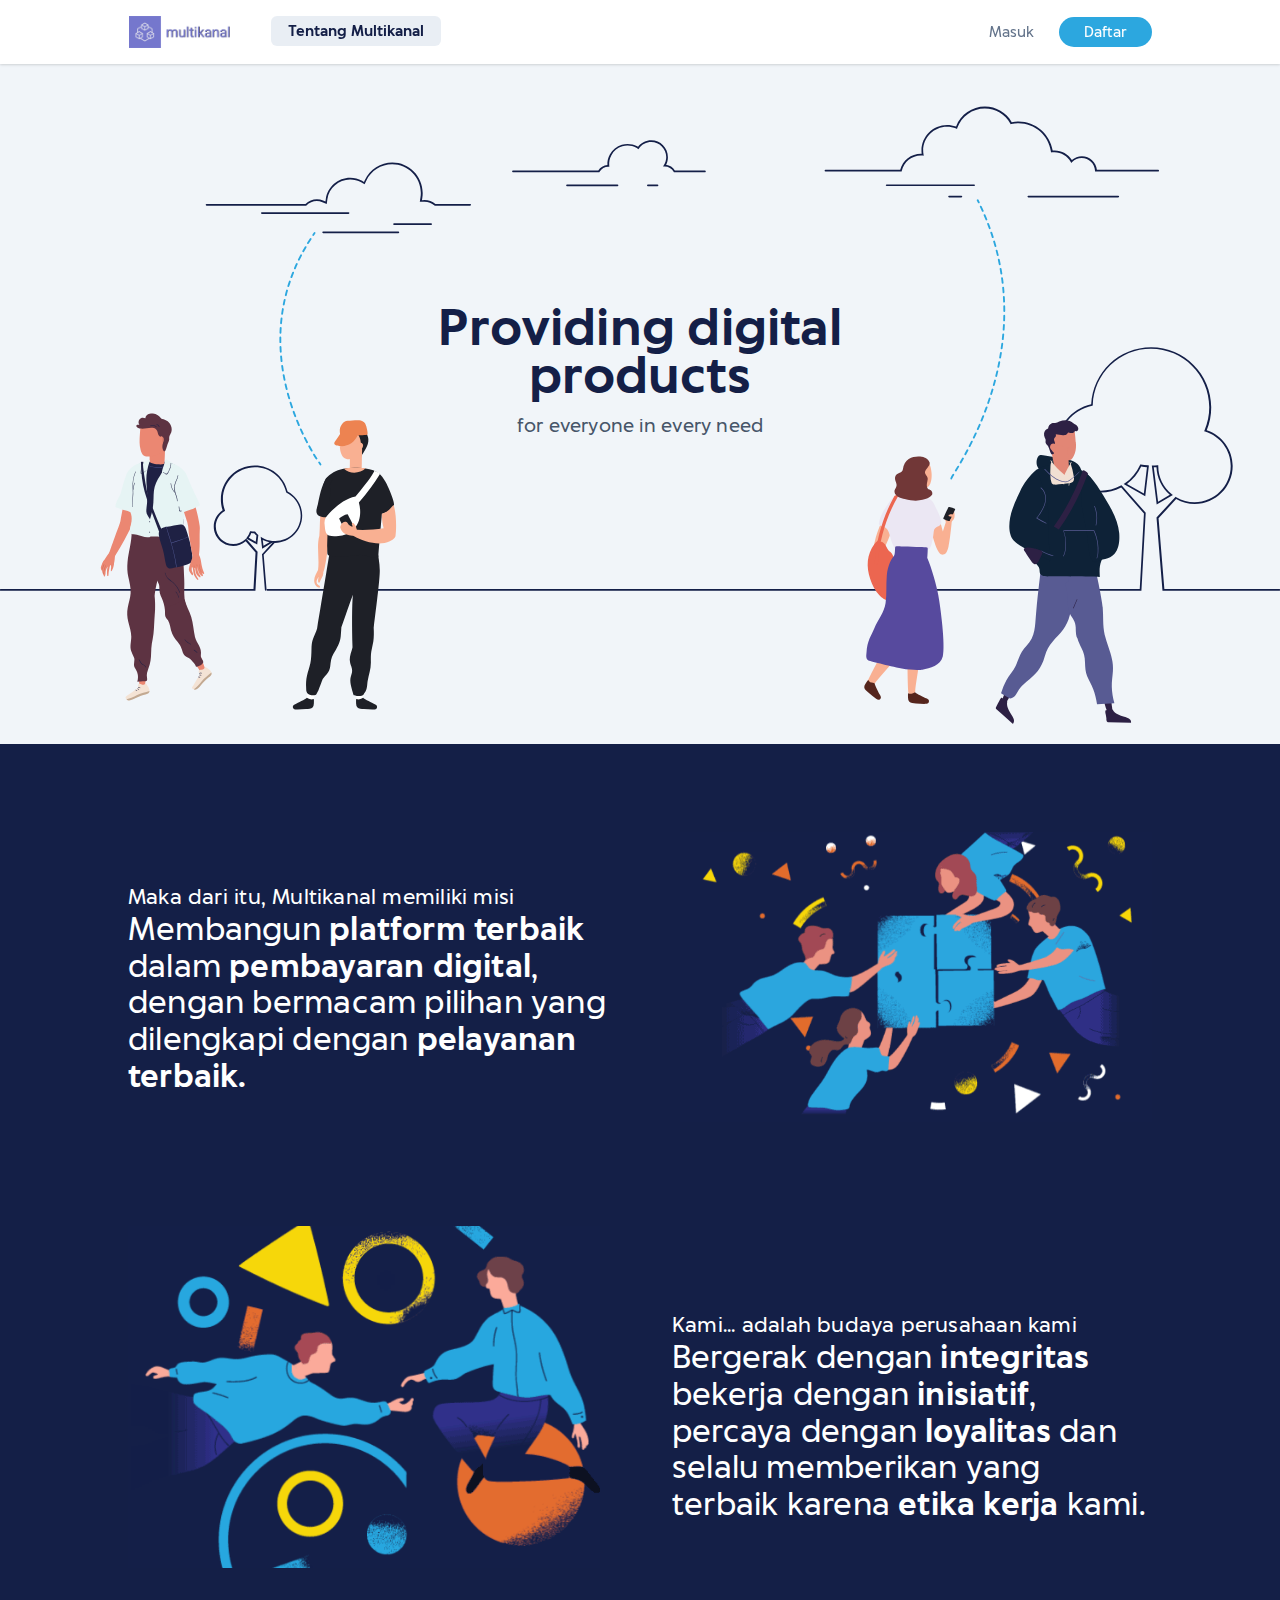
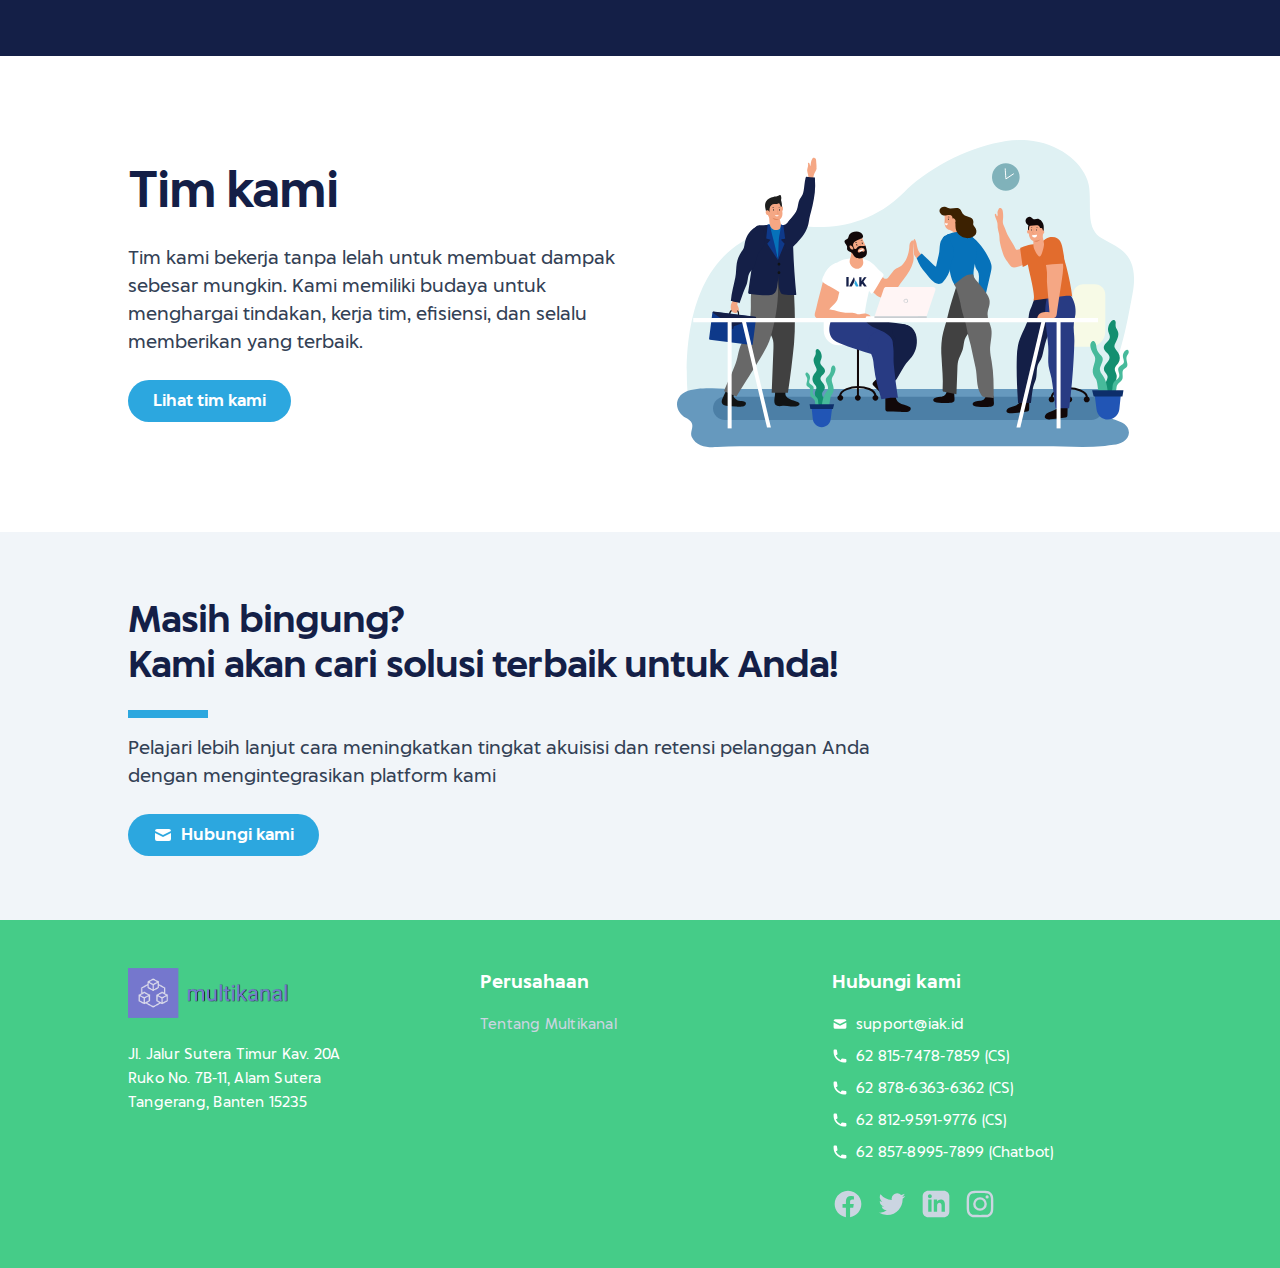
==== about.html @ b96e0dc4 "init" ====
<!DOCTYPE html>
<html lang="id">
<head>
    <meta charset="utf-8">
    <meta http-equiv="X-UA-Compatible" content="IE=edge">
    <meta name="viewport" content="width=device-width, initial-scale=1">

    <title>Tentang Kami - Multikanal</title>
    <meta name="description"
          content="Ketahui lebih banyak tentang Multikanal, pelajari apa yang memotivasi kami, dan berkenalan dengan orang-orang dibaliknya.">

    <link rel="icon" href="./static/picture/favicon.png">
    <meta name="msapplication-TileColor" content="#141f47">
    <meta name="theme-color" content="#141f47">

    <link rel="stylesheet" href="static/css/app.be0b2d44.css">

    <style>
        @media (min-width: 200px) {
            .about-header {
                padding-bottom: 1rem;
                font-size: 0.3rem;
            }

            .about-title {
                margin-top: 3rem;
            }
        }

        @media (min-width: 320px) {
            .about-header {
                padding-bottom: 2rem;
                font-size: 0.3rem;
            }

            .about-title {
                margin-top: 3rem;
            }
        }

        @media (min-width: 360px) {
            .about-header {
                padding-bottom: 3rem;
                font-size: 0.5rem;
            }

            .about-title {
                margin-top: 4rem;
            }
        }

        @media (min-width: 385px) {
            .about-header {
                padding-bottom: 4rem;
            }

            .about-title {
                margin-top: 4rem;
            }
        }

        @media (min-width: 430px) {
            .about-header {
                padding-bottom: 5.25rem;
            }

            .about-title {
                margin-top: 5rem;
            }
        }

        @media (min-width: 500px) {
            .about-header {
                padding-bottom: 5.75rem;
            }

            .about-title {
                margin-top: 6rem;
            }
        }

        @media (min-width: 550px) {
            .about-header {
                padding-bottom: 8rem;
            }

            .about-title {
                margin-top: 8rem;
            }
        }

        @media (min-width: 640px) {
            .about-header {
                padding-bottom: 9rem;
            }

            .about-title {
                margin-top: 8rem;
            }
        }

        @media (min-width: 690px) {
            .about-header {
                padding-bottom: 10rem;
            }

            .about-title {
                margin-top: 9rem;
            }
        }

        @media (min-width: 768px) {
            .about-header {
                margin-top: 2rem;
                padding-bottom: 8rem;
            }

            .about-title {
                margin-top: 6rem;
            }

            .image-about-2 {
                margin-top: 10px;
                margin-left: 10px;
            }
        }

        @media (min-width: 800px) {
            .about-header {
                padding-bottom: 8rem;
            }
        }

        @media (min-width: 900px) {
            .about-title {
                margin-top: 9rem;
            }

            .image-about-2 {
                margin-top: 0;
                margin-left: 2px;
            }
        }

        @media (min-width: 930px) {
            .about-header {
                padding-bottom: 11rem;
            }
        }

        @media (min-width: 1024px) {
            .about-title {
                margin-top: 6rem;
            }

            .about-header {
                padding-bottom: 7rem;
            }
        }

        @media (min-width: 1100px) {
            .about-title {
                margin-top: 10rem;
            }

            .about-header {
                padding-bottom: 8rem;
            }
        }

        @media (min-width: 1200px) {
            .about-title {
                margin-top: 11rem;
            }

            .about-header {
                padding-bottom: 9rem;
            }

            .image-about-2 {
                margin-top: -8px;
            }
        }

        @media (min-width: 1280px) {
            .about-header {
                padding-bottom: 12rem;
            }

            .about-title {
                margin-top: 15rem;
            }
        }

        @media (min-width: 1380px) {
            .about-header {
                padding-bottom: 18rem;
            }

            .about-title {
                margin-top: 16rem;
            }
        }

        @media (min-width: 1500px) {
            .about-title {
                margin-top: 20rem;
            }

            .image-about-2 {
                margin-top: -20px;
            }
        }

        @media (min-width: 1600px) {
            .about-header {
                height: 100vh;
            }

            .about-title {
                margin-top: 18rem;
            }
        }

        @media (min-width: 1800px) {
            .about-title {
                margin-top: 22rem;
            }

            .image-about-1 {
                max-width: 42rem;
                margin-top: -20px;
            }

            .image-about-2 {
                max-width: 36rem;
                margin-top: -32px;
            }
        }

        @media (min-width: 2000px) {
            .about-header {
                margin-top: -2rem;
                margin-bottom: 10rem;
            }

            .about-title {
                margin-top: 26rem;
            }

            .image-about-1 {
                max-width: 36rem;
            }

            .image-about-2 {
                max-width: 32rem;
                margin-top: -20px;
                margin-left: 32px;
            }
        }

    </style>

    <script defer="" src="static/js/cdn.min.js"></script>
    <script type="text/javascript" src="static/js/gtag.js"></script>
</head>
<body>
<noscript>
    <iframe src="ns.html" height="0" width="0" style="display:none;visibility:hidden"></iframe>
</noscript>

<div class="flex flex-col h-screen">
    <header>
        <nav id="iak-navbar" class="iak-navbar" x-data="{ showMobileMenu: false }">
            <div class="iak-navbar__wrapper">
                <div class="iak-navbar__logo">
                    <a href="index.html" class="iak-navbar__logo-link">
                        <img class="iak-navbar__logo-img" src="static/picture/logo11.png"
                             alt="Indobest Artha Kreasi.">
                    </a>
                </div>

                <div class="iak-navbar__menu">
                    <div class="iak-navbar__menu-tab">
                        <div>
                            <a href="" class="iak-navbar__menu-item iak-navbar__menu-item--active">
                                Tentang Multikanal
                            </a>
                        </div>
                    </div>
                </div>

                <div class="iak-navbar__right-items">
                    <div>
                        <a href="login.html" class="iak-navbar__btn">
                            Masuk
                        </a>
                    </div>

                    <div>
                        <a href="signup.html" class="iak-navbar__btn iak-navbar__btn--primary">
                            Daftar
                        </a>
                    </div>
                </div>

                <div class="iak-navbar__mobile-activator">
                    <button aria-label="Mobile menu" class="iak-navbar__mobile-activator-btn"
                            @click="showMobileMenu = !showMobileMenu">
                        <svg class="w-6 h-6" fill="currentColor" viewbox="0 0 20 20" xmlns="http://www.w3.org/2000/svg"
                             x-show="!showMobileMenu">
                            <path fill-rule="evenodd"
                                  d="M3 5a1 1 0 011-1h12a1 1 0 110 2H4a1 1 0 01-1-1zM3 10a1 1 0 011-1h12a1 1 0 110 2H4a1 1 0 01-1-1zM3 15a1 1 0 011-1h12a1 1 0 110 2H4a1 1 0 01-1-1z"
                                  clip-rule="evenodd"></path>
                        </svg>

                        <svg class="w-6 h-6" fill="currentColor" viewbox="0 0 20 20" xmlns="http://www.w3.org/2000/svg"
                             x-cloak="" x-show="showMobileMenu">
                            <path fill-rule="evenodd"
                                  d="M4.293 4.293a1 1 0 011.414 0L10 8.586l4.293-4.293a1 1 0 111.414 1.414L11.414 10l4.293 4.293a1 1 0 01-1.414 1.414L10 11.414l-4.293 4.293a1 1 0 01-1.414-1.414L8.586 10 4.293 5.707a1 1 0 010-1.414z"
                                  clip-rule="evenodd"></path>
                        </svg>
                    </button>
                </div>
            </div>

            <div class="iak-navbar__mobile" x-cloak="" x-show="showMobileMenu">
                <div class="iak-navbar__slide-overs">
                    <div class="iak-navbar__slide-overs__overlay" aria-hidden="true" x-show="showMobileMenu"
                         x-transition:enter="ease-in-out duration-500" x-transition:enter-start="opacity-0"
                         x-transition:enter-end="opacity-100" x-transition:leave="ease-in-out duration-500"
                         x-transition:leave-start="opacity-100" x-transition:leave-end="opacity-0"></div>

                    <section class="iak-navbar__slide-overs__section">
                        <div class="iak-navbar__slide-overs__panel" x-show="showMobileMenu"
                             x-transition:enter="transform transition ease-in-out duration-500 sm:duration-700"
                             x-transition:enter-start="translate-x-full" x-transition:enter-end="translate-x-0"
                             x-transition:leave="transform transition ease-in-out duration-500 sm:duration-700"
                             x-transition:leave-start="translate-x-0" x-transition:leave-end="translate-x-full">
                            <div class="iak-navbar__slide-overs__item-wrapper">

                                <div>
                                    <a href=""
                                       class="iak-navbar__slide-overs__item iak-navbar__slide-overs__item--active"
                                       @click="showMobileMenu = false">
                                        Tentang Multikanal
                                    </a>
                                </div>
                            </div>

                            <div class="iak-navbar__slide-overs__right-items">
                                <div>
                                    <a href="./signup.html" class="iak-navbar__btn">
                                        Masuk
                                    </a>
                                </div>

                                <div>
                                    <a href="./login.html" class="iak-navbar__btn iak-navbar__btn--primary">
                                        Daftar
                                    </a>
                                </div>
                            </div>
                        </div>
                    </section>
                </div>
            </div>
        </nav>
    </header>

    <main class="mt-16 flex-1">
        <div class="md:-mt-12">
            <div class="about-header" data-qa="company-header">
                <img src="static/picture/About-Parallax-BG-02.svg" alt="Hero image background" class="absolute">
                <img src="static/picture/About-Parallax-BG-03.svg" alt="Hero image background" class="absolute">
                <img src="static/picture/About-Parallax-BG-04.svg" alt="Hero image background" class="absolute">
                <div class="text-center grid grid-cols-9 lg:grid-cols-7 z-20 md:pb-8 md:pt-16 lg:pt-16 xl:pt-4 2xl:pt-16">
                    <div class="justify-around col-start-3 col-span-5 lg:col-start-3 lg:col-span-3 about-title">
                        <div class="text-sm sm:text-base md:text-2xl lg:text-4xl xl:text-5xl text-midnight-blue-800 font-bold">
                            Providing digital products
                        </div>
                        <div class="mt-3 text-cool-gray-600 text-xs md:text-base lg:text-lg">
                            for everyone in every need
                        </div>
                    </div>
                </div>
            </div>

            <div class="bg-midnight-blue-800 mt-10 sm:mt-20 lg:mt-40 xl:mt-20" data-qa="company-mission">
                <div class="container-default">
                    <div class="flex flex-wrap py-6 md:pt-12 md:items-center lg:justify-between">
                        <div class="py-5 w-full lg:mt-6 lg:w-1/2 lg:pr-8">
                            <div class="block text-white text-xs sm:text-sm md:text-lg lg:text-xl"
                                 data-qa="company-mission-title">
                                Maka dari itu, Multikanal memiliki misi
                            </div>
                            <div class="text-white text-sm sm:text-base md:text-xl lg:text-2xl xl:text-3xl">
                                Membangun <span class="font-bold">platform terbaik</span> dalam <span class="font-bold">pembayaran digital</span>,
                                dengan bermacam pilihan yang dilengkapi dengan <span class="font-bold">pelayanan terbaik.</span>
                            </div>
                        </div>

                        <div class="mx-auto mt-6 lg:mt-0 lg:pl-10 lg:w-1/2 lg:mx-0 lg:py-10">
                            <img class="w-3/4 mx-auto lg:w-full" src="static/picture/about-animation-1.gif"
                                 alt="About image animation">
                        </div>
                    </div>
                </div>
            </div>

            <div class="bg-midnight-blue-800 md:pt-12 lg:pt-0" data-qa="company-culture">
                <div class="container-default">
                    <div class="flex flex-wrap-reverse pb-12 lg:flex-wrap md:items-center lg:justify-between">
                        <div class="mx-auto mt-6 lg:mt-0 lg:pr-10 lg:w-1/2 lg:mx-0 lg:py-10">
                            <img class="w-3/4 mx-auto lg:w-full" src="static/picture/about-animation-2.gif"
                                 alt="About image animation">
                        </div>

                        <div class="py-5 w-full lg:mt-10 lg:w-1/2 lg:pl-8">
                            <div class="block text-white text-xs sm:text-sm md:text-lg lg:text-xl">
                                Kami... adalah budaya perusahaan kami
                            </div>
                            <div class="text-white text-sm sm:text-base md:text-xl lg:text-2xl xl:text-3xl">
                                Bergerak dengan <span class="font-bold">integritas</span> bekerja dengan <span
                                    class="font-bold">inisiatif</span>, percaya dengan <span
                                    class="font-bold">loyalitas</span> dan selalu memberikan yang terbaik karena <span
                                    class="font-bold">etika kerja</span> kami.
                            </div>
                        </div>
                    </div>
                </div>
            </div>

            <div id="section-team" class="bg-white md:overflow-hidden md:relative">
                <div class="container-default">
                    <div class="block py-10 md:flex md:py-16">
                        <div class="flex-1 md:py-10 md:pr-5">
                            <h1 class="text-midnight-blue-800 leading-tight text-3xl md:text-4xl md:leading-tight md:min-w-sm lg:text-5xl lg:leading-tight lg:min-w-full"
                                data-qa="main-title">
                                Tim kami
                            </h1>
                            <p class="mt-6 body-lg sm:text-size-body-xl">
                                Tim kami bekerja tanpa lelah untuk membuat dampak sebesar mungkin. Kami memiliki budaya
                                untuk menghargai tindakan, kerja tim, efisiensi, dan selalu memberikan yang terbaik.
                            </p>
                            <div class="mt-6">
                                <a href="javascript:;" class="landing-index__hero-cta-btn" data-qa="team-button">
                                    Lihat tim kami
                                </a>
                            </div>
                        </div>
                        <div class="flex-1 mt-5 md:ml-5 md:my-auto lg:mt-0">
                            <img class="mx-auto py-5" src="static/picture/our-team.svg" alt="Help center image">
                        </div>
                    </div>
                </div>
            </div>
        </div>

        <div class="mt-16">
            <div class="container-default" data-qa="contact-us-section">
                <div class="md:max-w-xl lg:max-w-3xl">
                    <h1 class="text-midnight-blue-800 leading-tight text-3xl md:text-4xl md:leading-tight"
                        data-qa="contact-title">
                        Masih bingung? <br> Kami akan cari solusi terbaik untuk Anda!
                    </h1>
                    <div class="bg-vivid-blue-500 h-2 w-20 mt-6 mb-4 block"></div>
                    <p class="body-lg sm:text-size-body-xl" data-qa="contact-subtitle">
                        Pelajari lebih lanjut cara meningkatkan tingkat akuisisi dan retensi pelanggan Anda dengan
                        mengintegrasikan platform kami<br>
                    </p>
                </div>

                <div class="mt-6">
                    <a href="mailto:support@iak.id" class="landing-index__hero-cta-btn" data-qa="contact-button">
                        <svg xmlns="http://www.w3.org/2000/svg" class="h-5 w-5 mr-2" viewbox="0 0 20 20"
                             fill="currentColor">
                            <path d="M2.003 5.884L10 9.882l7.997-3.998A2 2 0 0016 4H4a2 2 0 00-1.997 1.884z"></path>
                            <path d="M18 8.118l-8 4-8-4V14a2 2 0 002 2h12a2 2 0 002-2V8.118z"></path>
                        </svg>
                        Hubungi kami
                    </a>
                </div>
            </div>
        </div>
    </main>

    <footer class="bg-midnight-blue-800 mt-12 md:mt-16" style="background-color: #45cc88;">
        <div class="px-10 py-12 lg:px-24 xl:max-w-5xl xl:mx-auto xl:px-0">
            <div class="sm:grid sm:grid-cols-2 sm:gap-8 lg:grid-cols-3">
                <div class="space-y-6">
                    <img src="static/picture/logo11.png" class="w-1/2" alt="Indobest Artha Kreasi.">
                    <address class="text-white not-italic">
                        Jl. Jalur Sutera Timur Kav. 20A<br>
                        Ruko No. 7B-11, Alam Sutera<br>
                        Tangerang, Banten 15235
                    </address>
                </div>

                <div class="lg:col-span-2 lg:grid lg:grid-cols-2 lg:gap-8">
                    <div class="mt-12 grid grid-cols-2 gap-8 sm:mt-0 lg:col-span-2">

                        <div>
                            <div class="body-xl font-bold text-white">
                                Perusahaan
                            </div>

                            <ul role="list" class="mt-4 space-y-4 text-white">
                                <li>
                                    <a href="about.html"
                                       class="text-cool-gray-300 cursor-pointer transition hover:text-white hover:underline">
                                        Tentang Multikanal
                                    </a>
                                </li>
                            </ul>
                        </div>
                        <div >
                            <div>
                                <div class="body-xl font-bold text-white">
                                    Hubungi kami
                                </div>

                                <div class="mt-4 text-white">
                                    <div class="flex items-center">
                                        <svg class="w-4 h-4 mr-2 lg:hidden xl:inline" fill="currentColor"
                                             viewbox="0 0 20 20" xmlns="http://www.w3.org/2000/svg">
                                            <path d="M2.003 5.884L10 9.882l7.997-3.998A2 2 0 0016 4H4a2 2 0 00-1.997 1.884z"></path>
                                            <path d="M18 8.118l-8 4-8-4V14a2 2 0 002 2h12a2 2 0 002-2V8.118z"></path>
                                        </svg>
                                        <a href="mailto:support@iak.id" class="hover:underline">
                                            support@iak.id
                                        </a>
                                    </div>
                                    <div class="mt-2 flex items-center">
                                        <svg class="w-4 h-4 mr-2 lg:hidden xl:inline" fill="currentColor"
                                             viewbox="0 0 20 20" xmlns="http://www.w3.org/2000/svg">
                                            <path d="M2 3a1 1 0 011-1h2.153a1 1 0 01.986.836l.74 4.435a1 1 0 01-.54 1.06l-1.548.773a11.037 11.037 0 006.105 6.105l.774-1.548a1 1 0 011.059-.54l4.435.74a1 1 0 01.836.986V17a1 1 0 01-1 1h-2C7.82 18 2 12.18 2 5V3z"></path>
                                        </svg>
                                        <a href="tel:+6281574787859" class="hover:underline">
                                            62 815-7478-7859 (CS)
                                        </a>
                                    </div>
                                    <div class="mt-2 flex items-center">
                                        <svg class="w-4 h-4 mr-2 lg:hidden xl:inline" fill="currentColor"
                                             viewbox="0 0 20 20" xmlns="http://www.w3.org/2000/svg">
                                            <path d="M2 3a1 1 0 011-1h2.153a1 1 0 01.986.836l.74 4.435a1 1 0 01-.54 1.06l-1.548.773a11.037 11.037 0 006.105 6.105l.774-1.548a1 1 0 011.059-.54l4.435.74a1 1 0 01.836.986V17a1 1 0 01-1 1h-2C7.82 18 2 12.18 2 5V3z"></path>
                                        </svg>
                                        <a href="tel:+6287863636362" class="hover:underline">
                                            62 878-6363-6362 (CS)
                                        </a>
                                    </div>
                                    <div class="mt-2 flex items-center">
                                        <svg class="w-4 h-4 mr-2 lg:hidden xl:inline" fill="currentColor"
                                             viewbox="0 0 20 20" xmlns="http://www.w3.org/2000/svg">
                                            <path d="M2 3a1 1 0 011-1h2.153a1 1 0 01.986.836l.74 4.435a1 1 0 01-.54 1.06l-1.548.773a11.037 11.037 0 006.105 6.105l.774-1.548a1 1 0 011.059-.54l4.435.74a1 1 0 01.836.986V17a1 1 0 01-1 1h-2C7.82 18 2 12.18 2 5V3z"></path>
                                        </svg>
                                        <a href="tel:+6281295919776" class="hover:underline">
                                            62 812-9591-9776 (CS)
                                        </a>
                                    </div>
                                    <div class="mt-2 flex items-center">
                                        <svg class="w-4 h-4 mr-2 lg:hidden xl:inline" fill="currentColor"
                                             viewbox="0 0 20 20" xmlns="http://www.w3.org/2000/svg">
                                            <path d="M2 3a1 1 0 011-1h2.153a1 1 0 01.986.836l.74 4.435a1 1 0 01-.54 1.06l-1.548.773a11.037 11.037 0 006.105 6.105l.774-1.548a1 1 0 011.059-.54l4.435.74a1 1 0 01.836.986V17a1 1 0 01-1 1h-2C7.82 18 2 12.18 2 5V3z"></path>
                                        </svg>
                                        <a href="tel:+6285789957899" class="hover:underline">
                                            62 857-8995-7899 (Chatbot)
                                        </a>
                                    </div>
                                </div>

                                <div class="mt-6 text-white flex items-center space-x-3">
                                    <a href="javascript:;" target="_blank" rel="noreferrer" aria-label="Facebook IAK">
                                        <svg class="h-8 w-8 text-cool-gray-300 transition hover:text-white"
                                             fill="currentColor" viewbox="0 0 24 24" aria-hidden="true">
                                            <path fill-rule="evenodd"
                                                  d="M22 12c0-5.523-4.477-10-10-10S2 6.477 2 12c0 4.991 3.657 9.128 8.438 9.878v-6.987h-2.54V12h2.54V9.797c0-2.506 1.492-3.89 3.777-3.89 1.094 0 2.238.195 2.238.195v2.46h-1.26c-1.243 0-1.63.771-1.63 1.562V12h2.773l-.443 2.89h-2.33v6.988C18.343 21.128 22 16.991 22 12z"
                                                  clip-rule="evenodd"></path>
                                        </svg>
                                    </a>
                                    <a href="javascript:;" target="_blank" rel="noreferrer" aria-label="Twitter IAK">
                                        <svg class="h-8 w-8 text-cool-gray-300 transition hover:text-white"
                                             fill="currentColor" viewbox="0 0 24 24" aria-hidden="true">
                                            <path d="M8.29 20.251c7.547 0 11.675-6.253 11.675-11.675 0-.178 0-.355-.012-.53A8.348 8.348 0 0022 5.92a8.19 8.19 0 01-2.357.646 4.118 4.118 0 001.804-2.27 8.224 8.224 0 01-2.605.996 4.107 4.107 0 00-6.993 3.743 11.65 11.65 0 01-8.457-4.287 4.106 4.106 0 001.27 5.477A4.072 4.072 0 012.8 9.713v.052a4.105 4.105 0 003.292 4.022 4.095 4.095 0 01-1.853.07 4.108 4.108 0 003.834 2.85A8.233 8.233 0 012 18.407a11.616 11.616 0 006.29 1.84"></path>
                                        </svg>
                                    </a>
                                    <a href="javascript:;" target="_blank" rel="noreferrer" aria-label="LinkedIn IAK">
                                        <svg class="h-8 w-8 text-cool-gray-300 transition hover:text-white"
                                             fill="currentColor" viewbox="0 0 24 24" aria-hidden="true">
                                            <path d="M17.8333 2H6.16667C3.86583 2 2 3.86583 2 6.16667V17.8333C2 20.1342 3.86583 22 6.16667 22H17.8333C20.135 22 22 20.1342 22 17.8333V6.16667C22 3.86583 20.135 2 17.8333 2ZM8.66667 17.8333H6.16667V8.66667H8.66667V17.8333ZM7.41667 7.61C6.61167 7.61 5.95833 6.95167 5.95833 6.14C5.95833 5.32833 6.61167 4.67 7.41667 4.67C8.22167 4.67 8.875 5.32833 8.875 6.14C8.875 6.95167 8.2225 7.61 7.41667 7.61ZM18.6667 17.8333H16.1667V13.1633C16.1667 10.3567 12.8333 10.5692 12.8333 13.1633V17.8333H10.3333V8.66667H12.8333V10.1375C13.9967 7.9825 18.6667 7.82333 18.6667 12.2008V17.8333Z"></path>
                                        </svg>
                                    </a>
                                    <a href="javascript:;" target="_blank" rel="noreferrer" aria-label="Instagram IAK">
                                        <svg class="h-8 w-8 text-cool-gray-300 transition hover:text-white"
                                             fill="currentColor" viewbox="0 0 24 24" aria-hidden="true">
                                            <path fill-rule="evenodd"
                                                  d="M12.315 2c2.43 0 2.784.013 3.808.06 1.064.049 1.791.218 2.427.465a4.902 4.902 0 011.772 1.153 4.902 4.902 0 011.153 1.772c.247.636.416 1.363.465 2.427.048 1.067.06 1.407.06 4.123v.08c0 2.643-.012 2.987-.06 4.043-.049 1.064-.218 1.791-.465 2.427a4.902 4.902 0 01-1.153 1.772 4.902 4.902 0 01-1.772 1.153c-.636.247-1.363.416-2.427.465-1.067.048-1.407.06-4.123.06h-.08c-2.643 0-2.987-.012-4.043-.06-1.064-.049-1.791-.218-2.427-.465a4.902 4.902 0 01-1.772-1.153 4.902 4.902 0 01-1.153-1.772c-.247-.636-.416-1.363-.465-2.427-.047-1.024-.06-1.379-.06-3.808v-.63c0-2.43.013-2.784.06-3.808.049-1.064.218-1.791.465-2.427a4.902 4.902 0 011.153-1.772A4.902 4.902 0 015.45 2.525c.636-.247 1.363-.416 2.427-.465C8.901 2.013 9.256 2 11.685 2h.63zm-.081 1.802h-.468c-2.456 0-2.784.011-3.807.058-.975.045-1.504.207-1.857.344-.467.182-.8.398-1.15.748-.35.35-.566.683-.748 1.15-.137.353-.3.882-.344 1.857-.047 1.023-.058 1.351-.058 3.807v.468c0 2.456.011 2.784.058 3.807.045.975.207 1.504.344 1.857.182.466.399.8.748 1.15.35.35.683.566 1.15.748.353.137.882.3 1.857.344 1.054.048 1.37.058 4.041.058h.08c2.597 0 2.917-.01 3.96-.058.976-.045 1.505-.207 1.858-.344.466-.182.8-.398 1.15-.748.35-.35.566-.683.748-1.15.137-.353.3-.882.344-1.857.048-1.055.058-1.37.058-4.041v-.08c0-2.597-.01-2.917-.058-3.96-.045-.976-.207-1.505-.344-1.858a3.097 3.097 0 00-.748-1.15 3.098 3.098 0 00-1.15-.748c-.353-.137-.882-.3-1.857-.344-1.023-.047-1.351-.058-3.807-.058zM12 6.865a5.135 5.135 0 110 10.27 5.135 5.135 0 010-10.27zm0 1.802a3.333 3.333 0 100 6.666 3.333 3.333 0 000-6.666zm5.338-3.205a1.2 1.2 0 110 2.4 1.2 1.2 0 010-2.4z"
                                                  clip-rule="evenodd"></path>
                                        </svg>
                                    </a>
                                </div>
                            </div>
                        </div>
                    </div>


                </div>
            </div>
        </div>
    </footer>

</div>


</body>
</html>
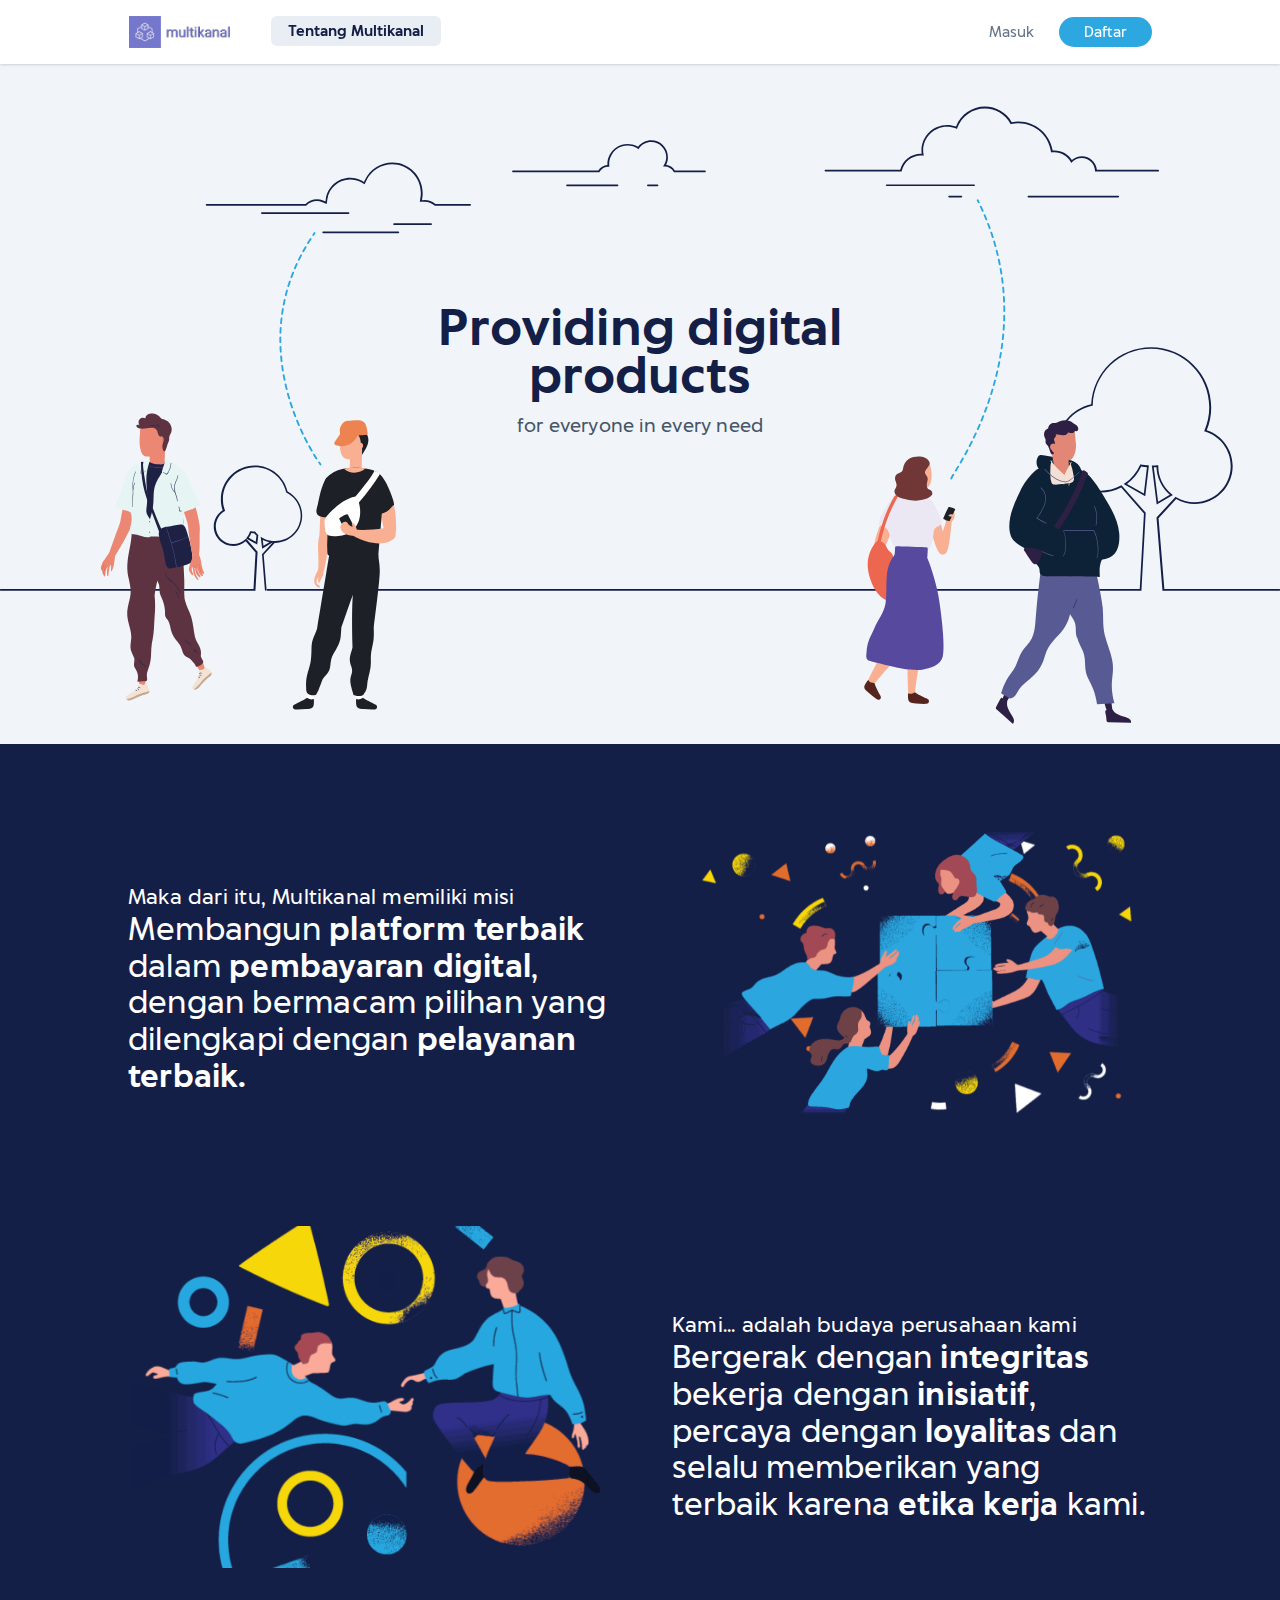
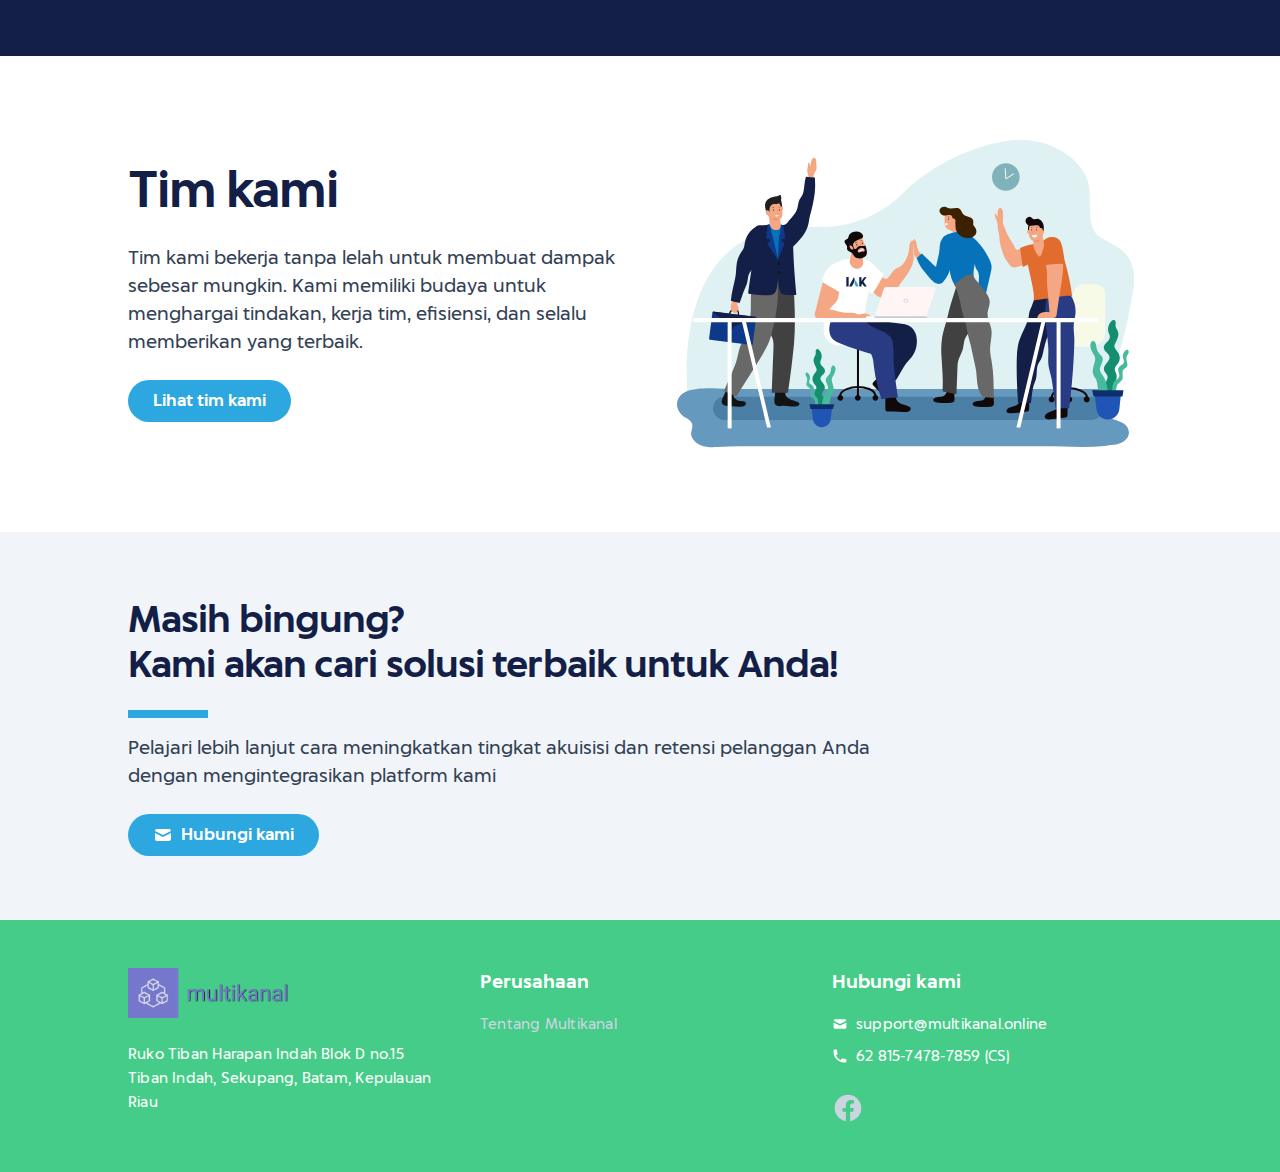
==== commit b542143e: "Update about.html" ====
--- a/about.html
+++ b/about.html
@@ -491,9 +491,8 @@
                 <div class="space-y-6">
                     <img src="static/picture/logo11.png" class="w-1/2" alt="Indobest Artha Kreasi.">
                     <address class="text-white not-italic">
-                        Jl. Jalur Sutera Timur Kav. 20A<br>
-                        Ruko No. 7B-11, Alam Sutera<br>
-                        Tangerang, Banten 15235
+                        Ruko Tiban Harapan Indah Blok D no.15 <br>
+                        Tiban Indah, Sekupang, Batam, Kepulauan Riau<br>
                     </address>
                 </div>
 
@@ -527,8 +526,8 @@
                                             <path d="M2.003 5.884L10 9.882l7.997-3.998A2 2 0 0016 4H4a2 2 0 00-1.997 1.884z"></path>
                                             <path d="M18 8.118l-8 4-8-4V14a2 2 0 002 2h12a2 2 0 002-2V8.118z"></path>
                                         </svg>
-                                        <a href="mailto:support@iak.id" class="hover:underline">
-                                            support@iak.id
+                                        <a href="mailto:support@multikanal.online" class="hover:underline">
+                                            support@multikanal.online
                                         </a>
                                     </div>
                                     <div class="mt-2 flex items-center">
@@ -540,33 +539,6 @@
                                             62 815-7478-7859 (CS)
                                         </a>
                                     </div>
-                                    <div class="mt-2 flex items-center">
-                                        <svg class="w-4 h-4 mr-2 lg:hidden xl:inline" fill="currentColor"
-                                             viewbox="0 0 20 20" xmlns="http://www.w3.org/2000/svg">
-                                            <path d="M2 3a1 1 0 011-1h2.153a1 1 0 01.986.836l.74 4.435a1 1 0 01-.54 1.06l-1.548.773a11.037 11.037 0 006.105 6.105l.774-1.548a1 1 0 011.059-.54l4.435.74a1 1 0 01.836.986V17a1 1 0 01-1 1h-2C7.82 18 2 12.18 2 5V3z"></path>
-                                        </svg>
-                                        <a href="tel:+6287863636362" class="hover:underline">
-                                            62 878-6363-6362 (CS)
-                                        </a>
-                                    </div>
-                                    <div class="mt-2 flex items-center">
-                                        <svg class="w-4 h-4 mr-2 lg:hidden xl:inline" fill="currentColor"
-                                             viewbox="0 0 20 20" xmlns="http://www.w3.org/2000/svg">
-                                            <path d="M2 3a1 1 0 011-1h2.153a1 1 0 01.986.836l.74 4.435a1 1 0 01-.54 1.06l-1.548.773a11.037 11.037 0 006.105 6.105l.774-1.548a1 1 0 011.059-.54l4.435.74a1 1 0 01.836.986V17a1 1 0 01-1 1h-2C7.82 18 2 12.18 2 5V3z"></path>
-                                        </svg>
-                                        <a href="tel:+6281295919776" class="hover:underline">
-                                            62 812-9591-9776 (CS)
-                                        </a>
-                                    </div>
-                                    <div class="mt-2 flex items-center">
-                                        <svg class="w-4 h-4 mr-2 lg:hidden xl:inline" fill="currentColor"
-                                             viewbox="0 0 20 20" xmlns="http://www.w3.org/2000/svg">
-                                            <path d="M2 3a1 1 0 011-1h2.153a1 1 0 01.986.836l.74 4.435a1 1 0 01-.54 1.06l-1.548.773a11.037 11.037 0 006.105 6.105l.774-1.548a1 1 0 011.059-.54l4.435.74a1 1 0 01.836.986V17a1 1 0 01-1 1h-2C7.82 18 2 12.18 2 5V3z"></path>
-                                        </svg>
-                                        <a href="tel:+6285789957899" class="hover:underline">
-                                            62 857-8995-7899 (Chatbot)
-                                        </a>
-                                    </div>
                                 </div>
 
                                 <div class="mt-6 text-white flex items-center space-x-3">
@@ -578,26 +550,6 @@
                                                   clip-rule="evenodd"></path>
                                         </svg>
                                     </a>
-                                    <a href="javascript:;" target="_blank" rel="noreferrer" aria-label="Twitter IAK">
-                                        <svg class="h-8 w-8 text-cool-gray-300 transition hover:text-white"
-                                             fill="currentColor" viewbox="0 0 24 24" aria-hidden="true">
-                                            <path d="M8.29 20.251c7.547 0 11.675-6.253 11.675-11.675 0-.178 0-.355-.012-.53A8.348 8.348 0 0022 5.92a8.19 8.19 0 01-2.357.646 4.118 4.118 0 001.804-2.27 8.224 8.224 0 01-2.605.996 4.107 4.107 0 00-6.993 3.743 11.65 11.65 0 01-8.457-4.287 4.106 4.106 0 001.27 5.477A4.072 4.072 0 012.8 9.713v.052a4.105 4.105 0 003.292 4.022 4.095 4.095 0 01-1.853.07 4.108 4.108 0 003.834 2.85A8.233 8.233 0 012 18.407a11.616 11.616 0 006.29 1.84"></path>
-                                        </svg>
-                                    </a>
-                                    <a href="javascript:;" target="_blank" rel="noreferrer" aria-label="LinkedIn IAK">
-                                        <svg class="h-8 w-8 text-cool-gray-300 transition hover:text-white"
-                                             fill="currentColor" viewbox="0 0 24 24" aria-hidden="true">
-                                            <path d="M17.8333 2H6.16667C3.86583 2 2 3.86583 2 6.16667V17.8333C2 20.1342 3.86583 22 6.16667 22H17.8333C20.135 22 22 20.1342 22 17.8333V6.16667C22 3.86583 20.135 2 17.8333 2ZM8.66667 17.8333H6.16667V8.66667H8.66667V17.8333ZM7.41667 7.61C6.61167 7.61 5.95833 6.95167 5.95833 6.14C5.95833 5.32833 6.61167 4.67 7.41667 4.67C8.22167 4.67 8.875 5.32833 8.875 6.14C8.875 6.95167 8.2225 7.61 7.41667 7.61ZM18.6667 17.8333H16.1667V13.1633C16.1667 10.3567 12.8333 10.5692 12.8333 13.1633V17.8333H10.3333V8.66667H12.8333V10.1375C13.9967 7.9825 18.6667 7.82333 18.6667 12.2008V17.8333Z"></path>
-                                        </svg>
-                                    </a>
-                                    <a href="javascript:;" target="_blank" rel="noreferrer" aria-label="Instagram IAK">
-                                        <svg class="h-8 w-8 text-cool-gray-300 transition hover:text-white"
-                                             fill="currentColor" viewbox="0 0 24 24" aria-hidden="true">
-                                            <path fill-rule="evenodd"
-                                                  d="M12.315 2c2.43 0 2.784.013 3.808.06 1.064.049 1.791.218 2.427.465a4.902 4.902 0 011.772 1.153 4.902 4.902 0 011.153 1.772c.247.636.416 1.363.465 2.427.048 1.067.06 1.407.06 4.123v.08c0 2.643-.012 2.987-.06 4.043-.049 1.064-.218 1.791-.465 2.427a4.902 4.902 0 01-1.153 1.772 4.902 4.902 0 01-1.772 1.153c-.636.247-1.363.416-2.427.465-1.067.048-1.407.06-4.123.06h-.08c-2.643 0-2.987-.012-4.043-.06-1.064-.049-1.791-.218-2.427-.465a4.902 4.902 0 01-1.772-1.153 4.902 4.902 0 01-1.153-1.772c-.247-.636-.416-1.363-.465-2.427-.047-1.024-.06-1.379-.06-3.808v-.63c0-2.43.013-2.784.06-3.808.049-1.064.218-1.791.465-2.427a4.902 4.902 0 011.153-1.772A4.902 4.902 0 015.45 2.525c.636-.247 1.363-.416 2.427-.465C8.901 2.013 9.256 2 11.685 2h.63zm-.081 1.802h-.468c-2.456 0-2.784.011-3.807.058-.975.045-1.504.207-1.857.344-.467.182-.8.398-1.15.748-.35.35-.566.683-.748 1.15-.137.353-.3.882-.344 1.857-.047 1.023-.058 1.351-.058 3.807v.468c0 2.456.011 2.784.058 3.807.045.975.207 1.504.344 1.857.182.466.399.8.748 1.15.35.35.683.566 1.15.748.353.137.882.3 1.857.344 1.054.048 1.37.058 4.041.058h.08c2.597 0 2.917-.01 3.96-.058.976-.045 1.505-.207 1.858-.344.466-.182.8-.398 1.15-.748.35-.35.566-.683.748-1.15.137-.353.3-.882.344-1.857.048-1.055.058-1.37.058-4.041v-.08c0-2.597-.01-2.917-.058-3.96-.045-.976-.207-1.505-.344-1.858a3.097 3.097 0 00-.748-1.15 3.098 3.098 0 00-1.15-.748c-.353-.137-.882-.3-1.857-.344-1.023-.047-1.351-.058-3.807-.058zM12 6.865a5.135 5.135 0 110 10.27 5.135 5.135 0 010-10.27zm0 1.802a3.333 3.333 0 100 6.666 3.333 3.333 0 000-6.666zm5.338-3.205a1.2 1.2 0 110 2.4 1.2 1.2 0 010-2.4z"
-                                                  clip-rule="evenodd"></path>
-                                        </svg>
-                                    </a>
                                 </div>
                             </div>
                         </div>
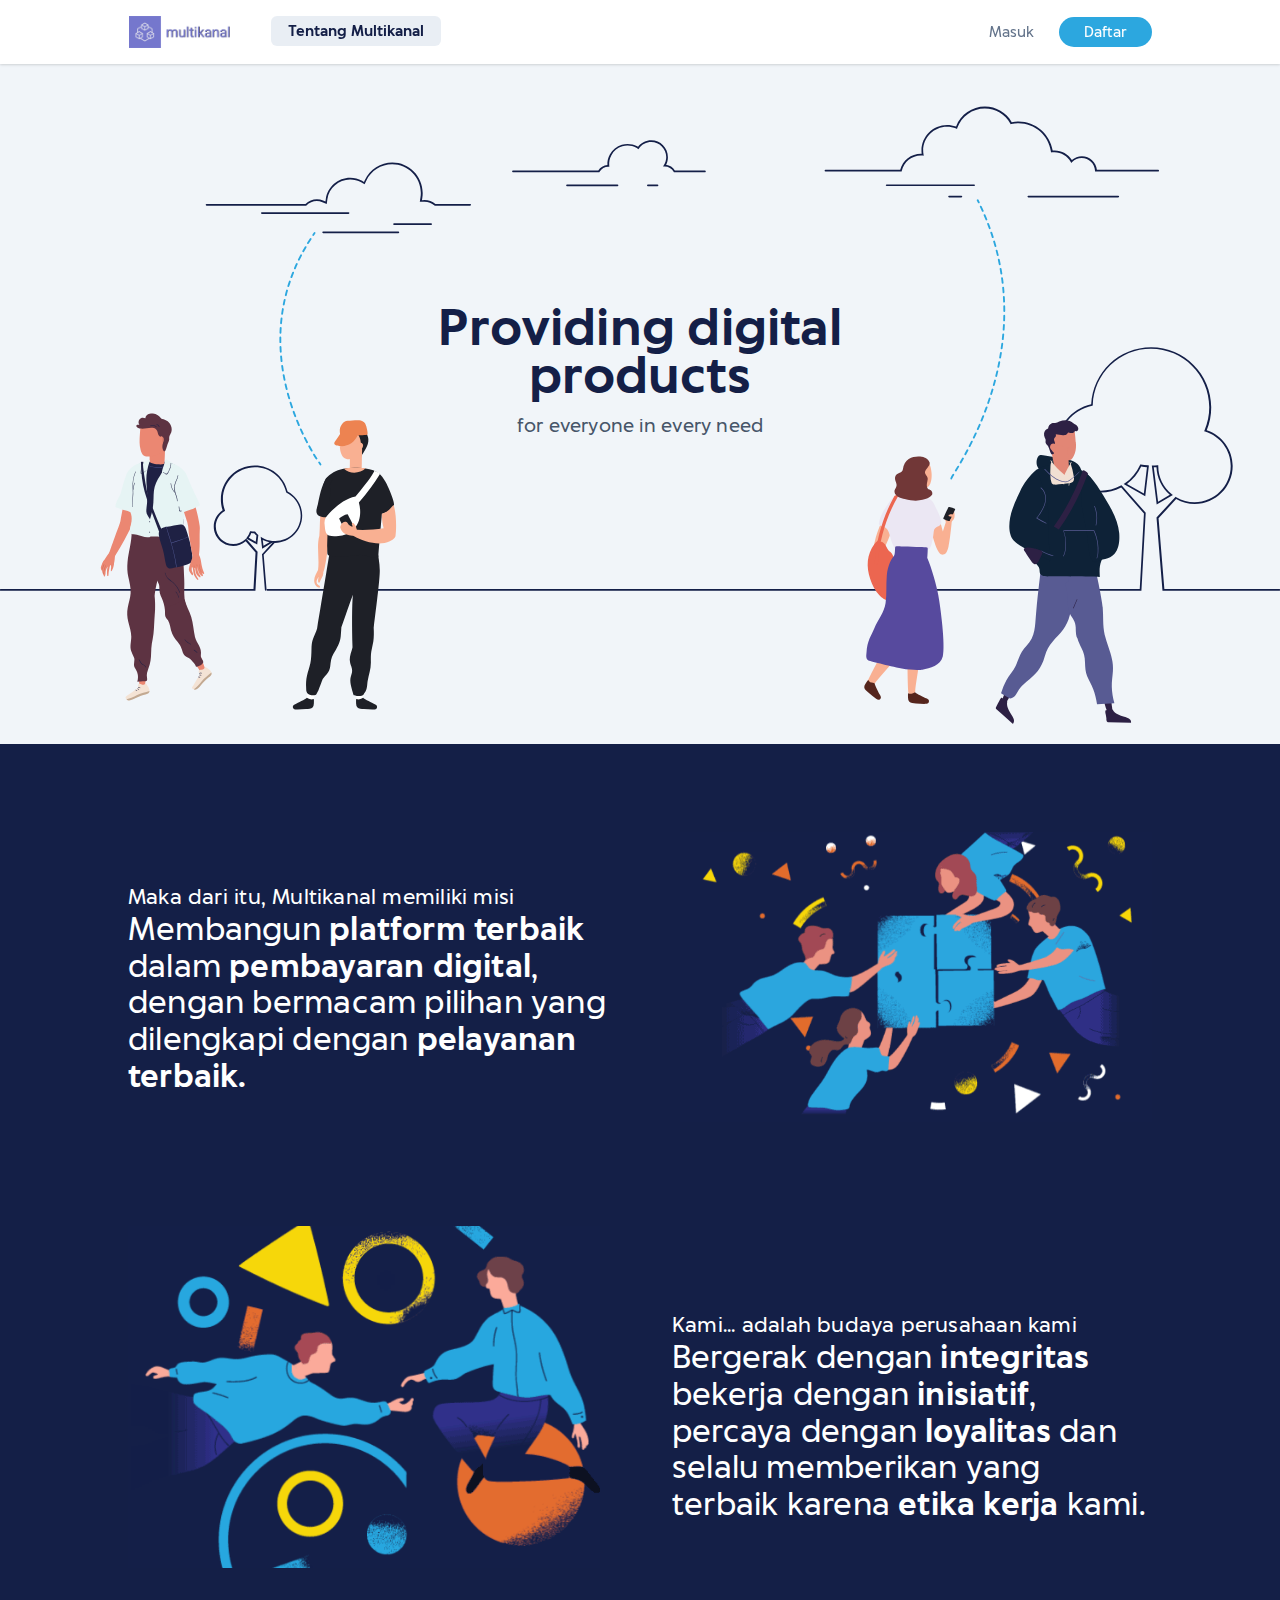
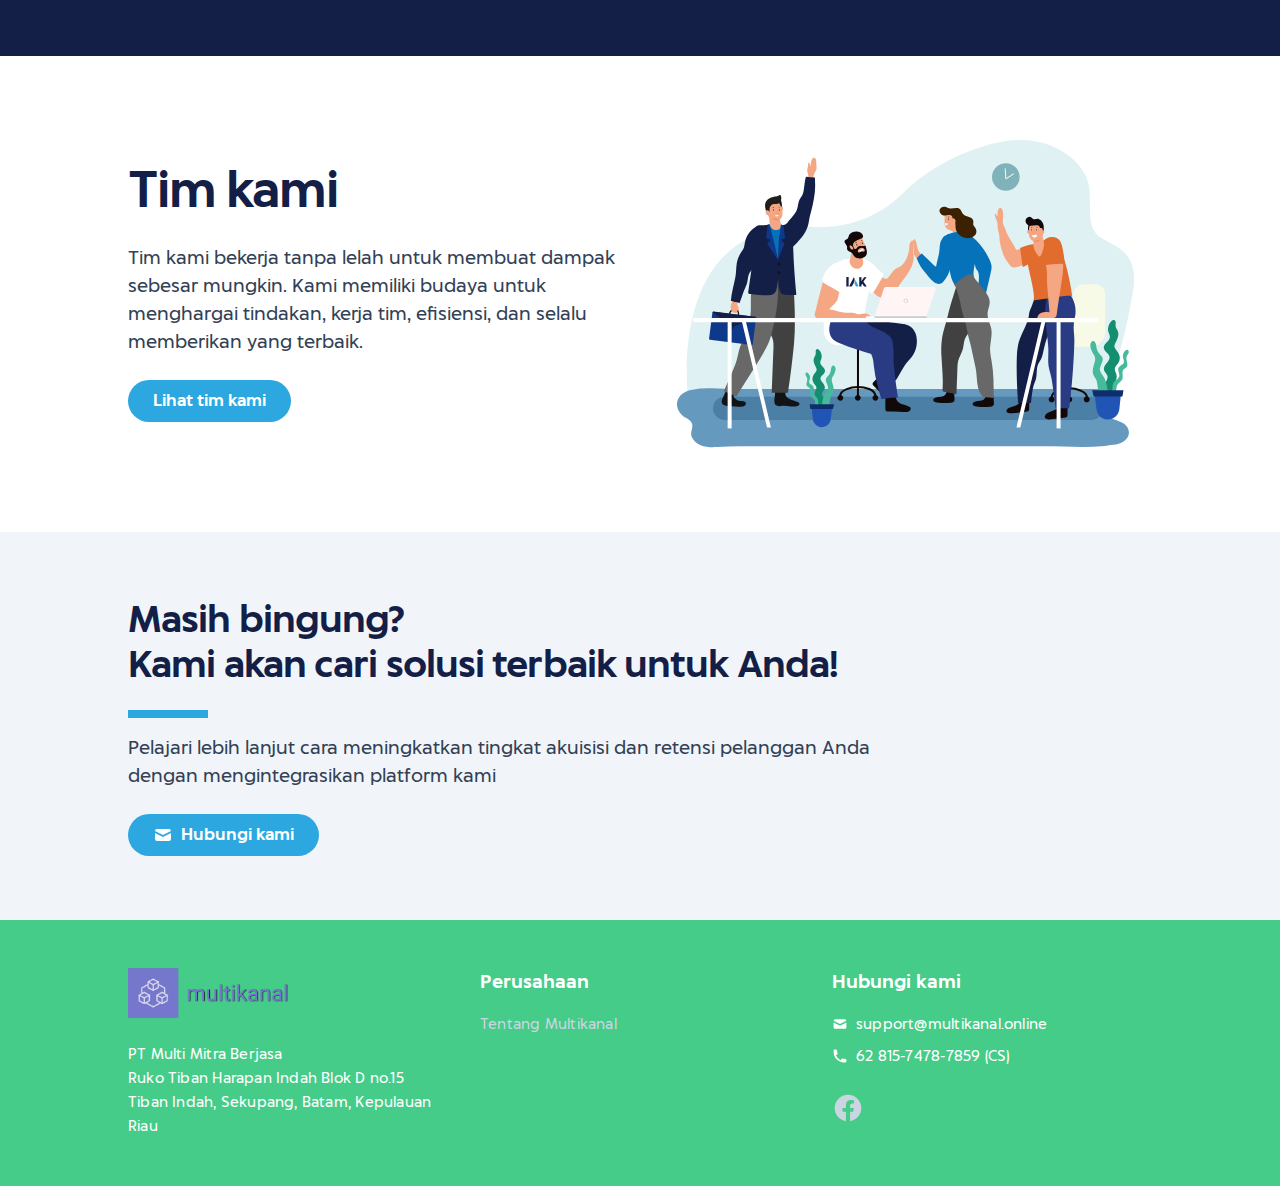
==== commit d7e2b45d: "add 公司" ====
--- a/about.html
+++ b/about.html
@@ -491,6 +491,7 @@
                 <div class="space-y-6">
                     <img src="static/picture/logo11.png" class="w-1/2" alt="Indobest Artha Kreasi.">
                     <address class="text-white not-italic">
+                        PT Multi Mitra Berjasa<br>
                         Ruko Tiban Harapan Indah Blok D no.15 <br>
                         Tiban Indah, Sekupang, Batam, Kepulauan Riau<br>
                     </address>
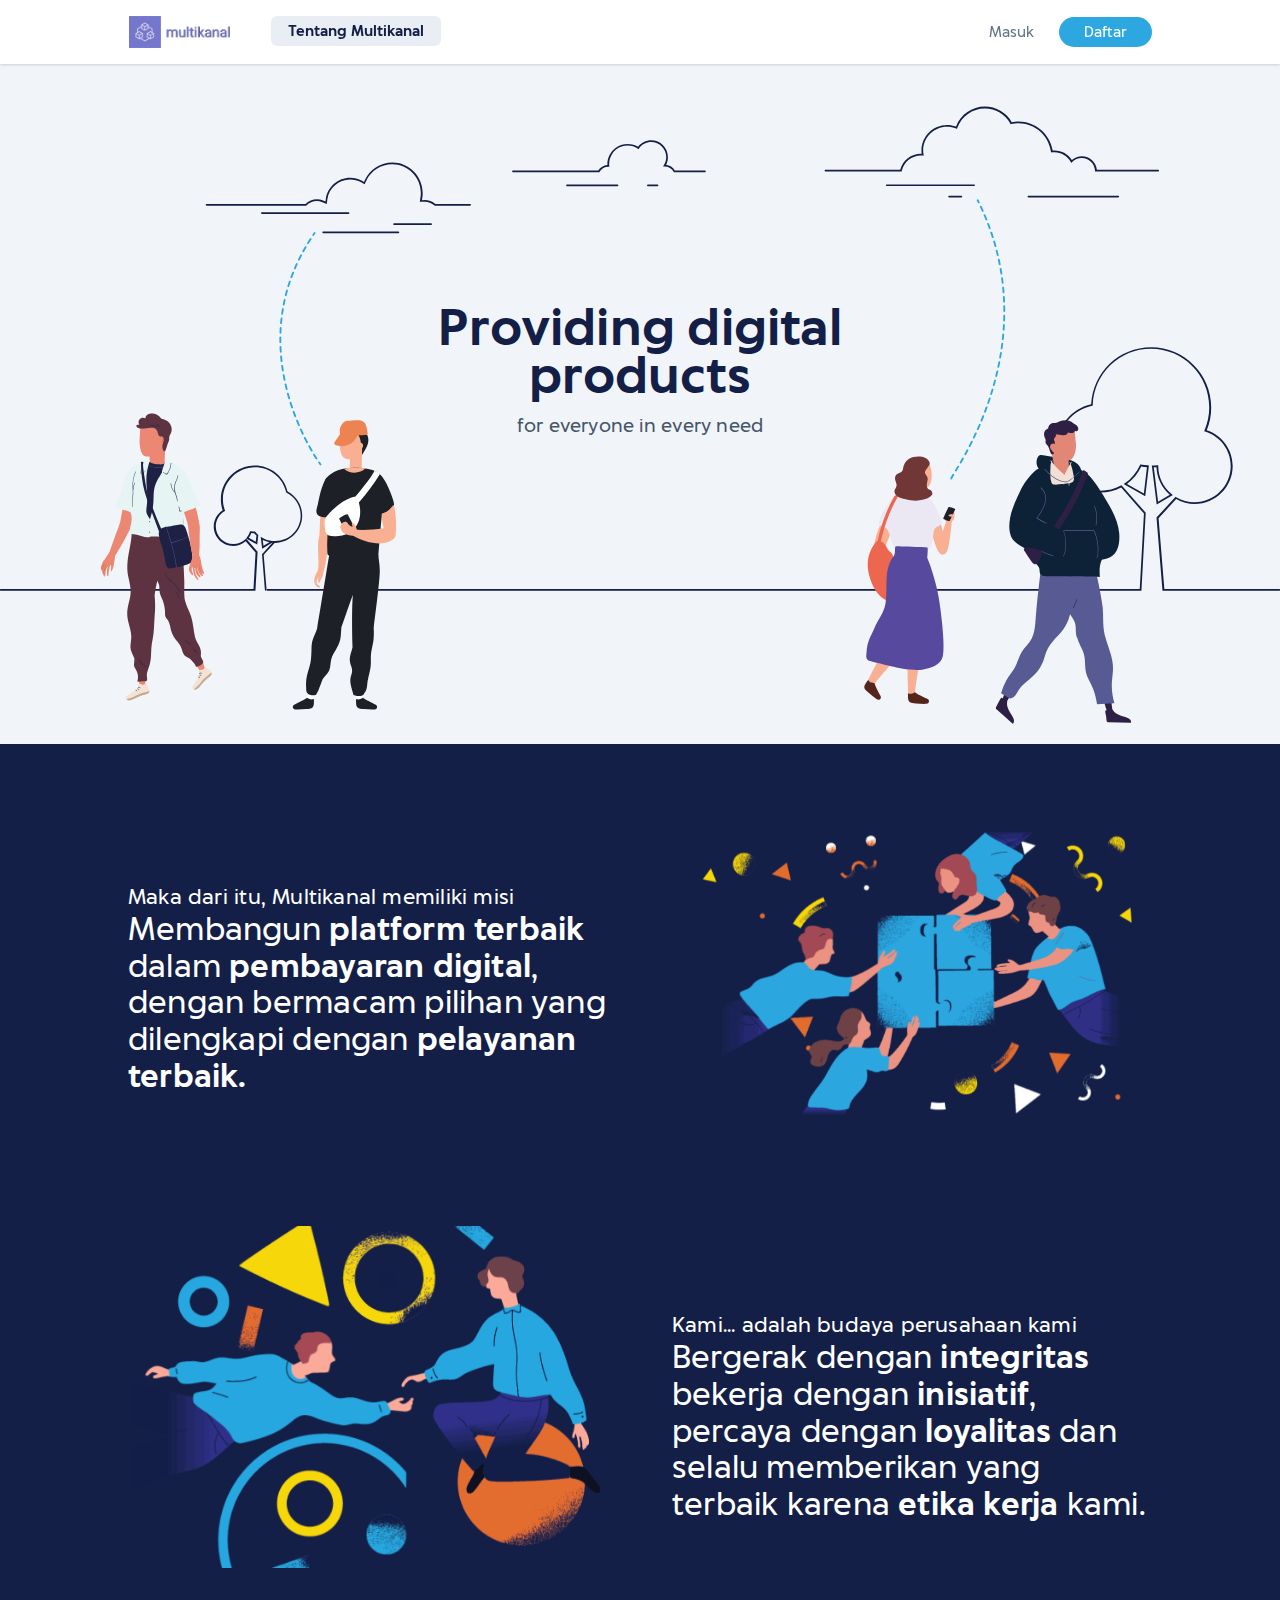
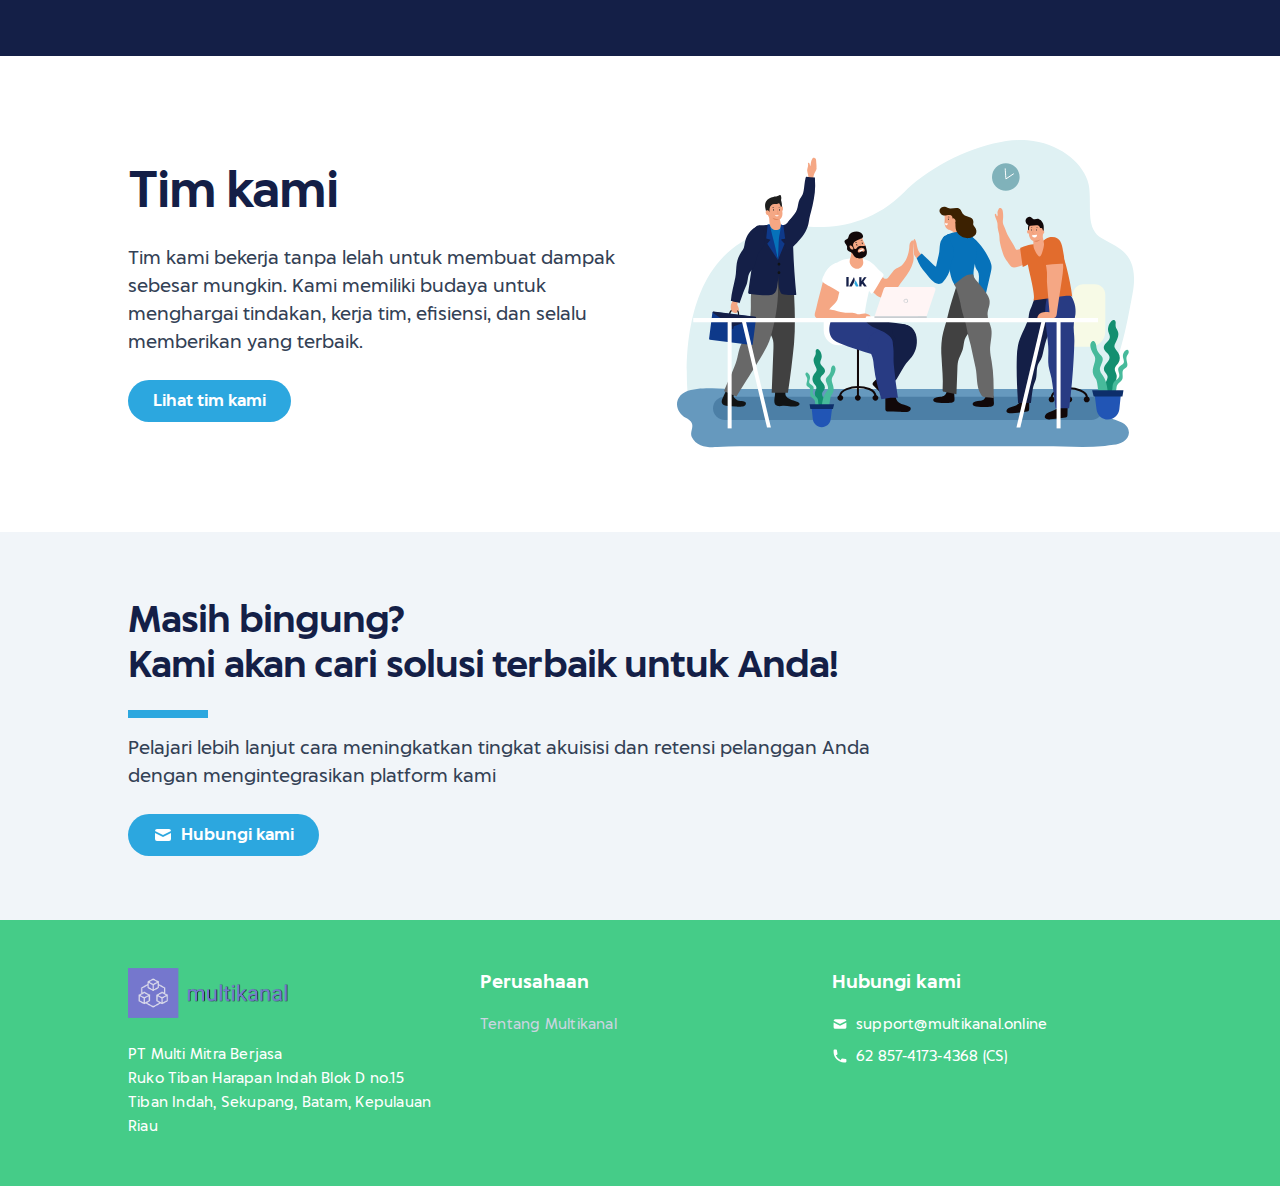
==== commit 3e349054: "Update about.html" ====
--- a/about.html
+++ b/about.html
@@ -536,22 +536,11 @@
                                              viewbox="0 0 20 20" xmlns="http://www.w3.org/2000/svg">
                                             <path d="M2 3a1 1 0 011-1h2.153a1 1 0 01.986.836l.74 4.435a1 1 0 01-.54 1.06l-1.548.773a11.037 11.037 0 006.105 6.105l.774-1.548a1 1 0 011.059-.54l4.435.74a1 1 0 01.836.986V17a1 1 0 01-1 1h-2C7.82 18 2 12.18 2 5V3z"></path>
                                         </svg>
-                                        <a href="tel:+6281574787859" class="hover:underline">
-                                            62 815-7478-7859 (CS)
+                                        <a href="tel:+6285741734368" class="hover:underline">
+                                            62 857-4173-4368 (CS)
                                         </a>
                                     </div>
                                 </div>
-
-                                <div class="mt-6 text-white flex items-center space-x-3">
-                                    <a href="javascript:;" target="_blank" rel="noreferrer" aria-label="Facebook IAK">
-                                        <svg class="h-8 w-8 text-cool-gray-300 transition hover:text-white"
-                                             fill="currentColor" viewbox="0 0 24 24" aria-hidden="true">
-                                            <path fill-rule="evenodd"
-                                                  d="M22 12c0-5.523-4.477-10-10-10S2 6.477 2 12c0 4.991 3.657 9.128 8.438 9.878v-6.987h-2.54V12h2.54V9.797c0-2.506 1.492-3.89 3.777-3.89 1.094 0 2.238.195 2.238.195v2.46h-1.26c-1.243 0-1.63.771-1.63 1.562V12h2.773l-.443 2.89h-2.33v6.988C18.343 21.128 22 16.991 22 12z"
-                                                  clip-rule="evenodd"></path>
-                                        </svg>
-                                    </a>
-                                </div>
                             </div>
                         </div>
                     </div>
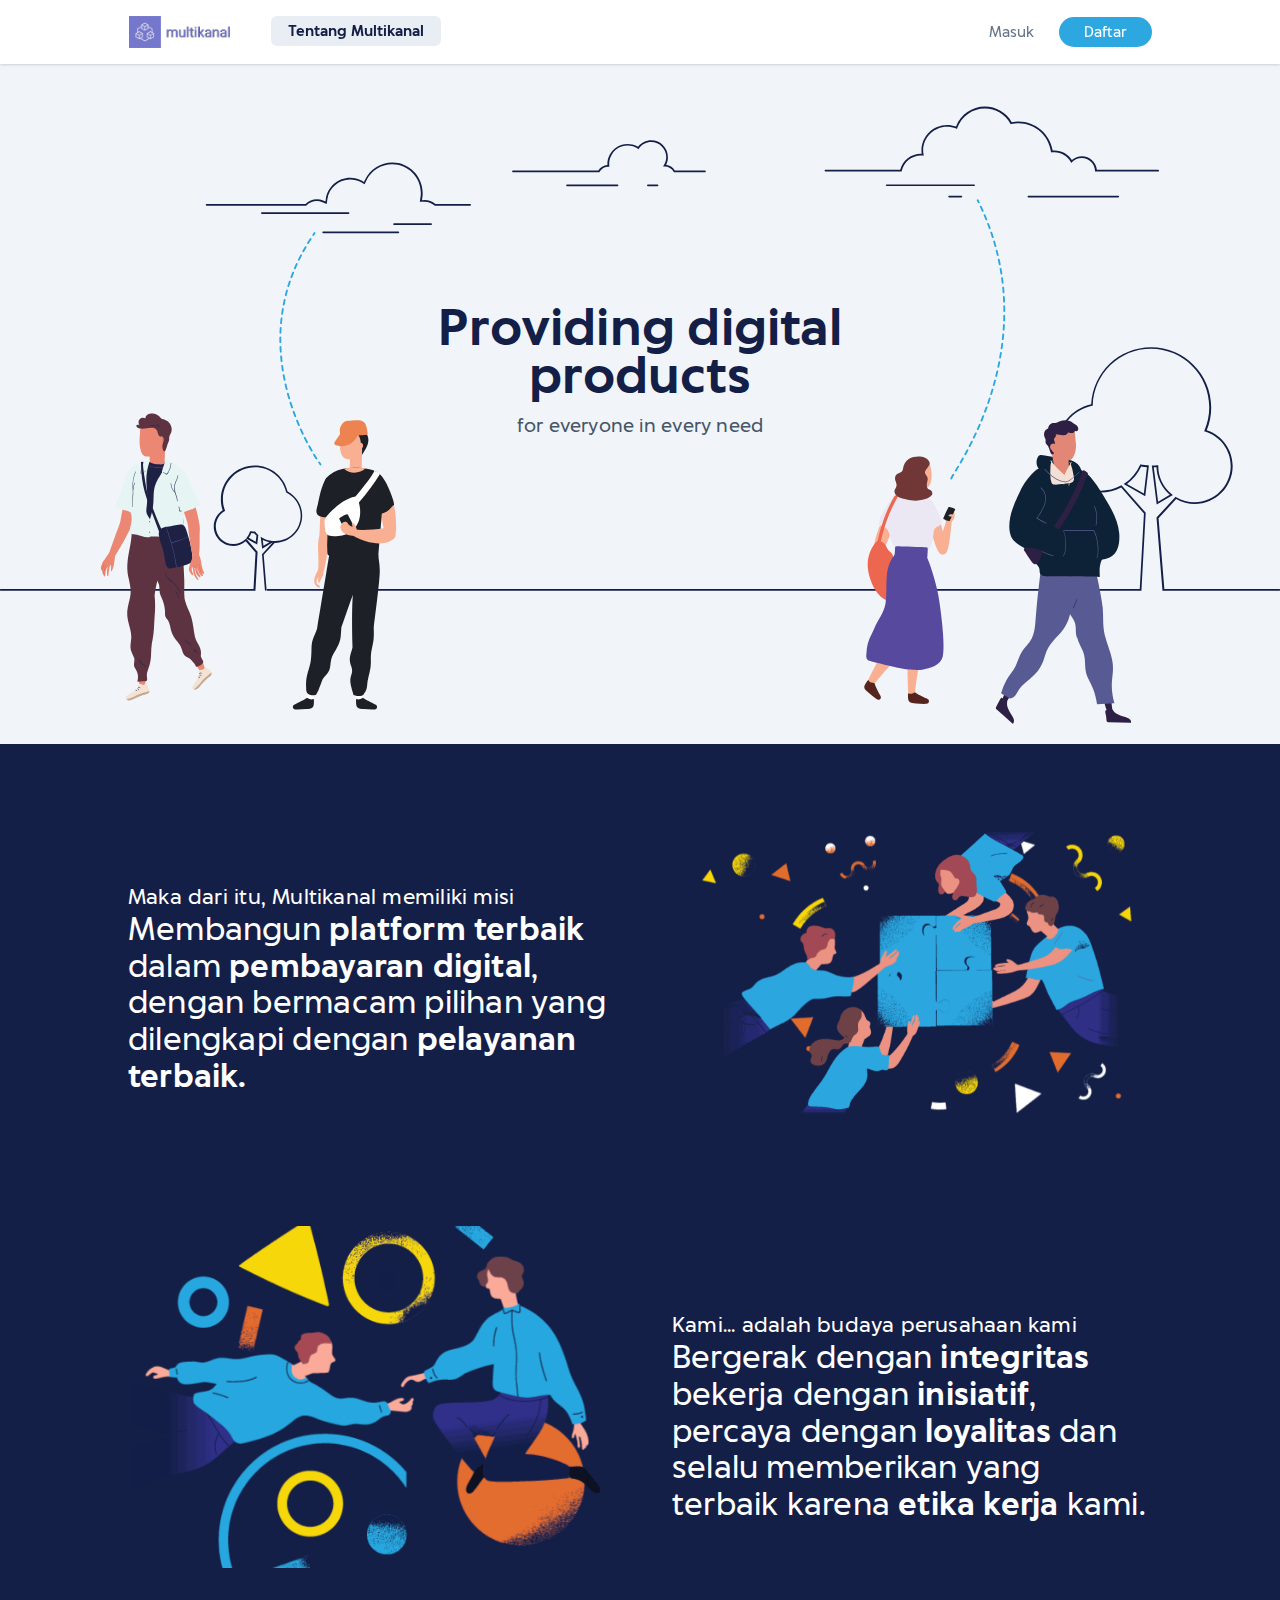
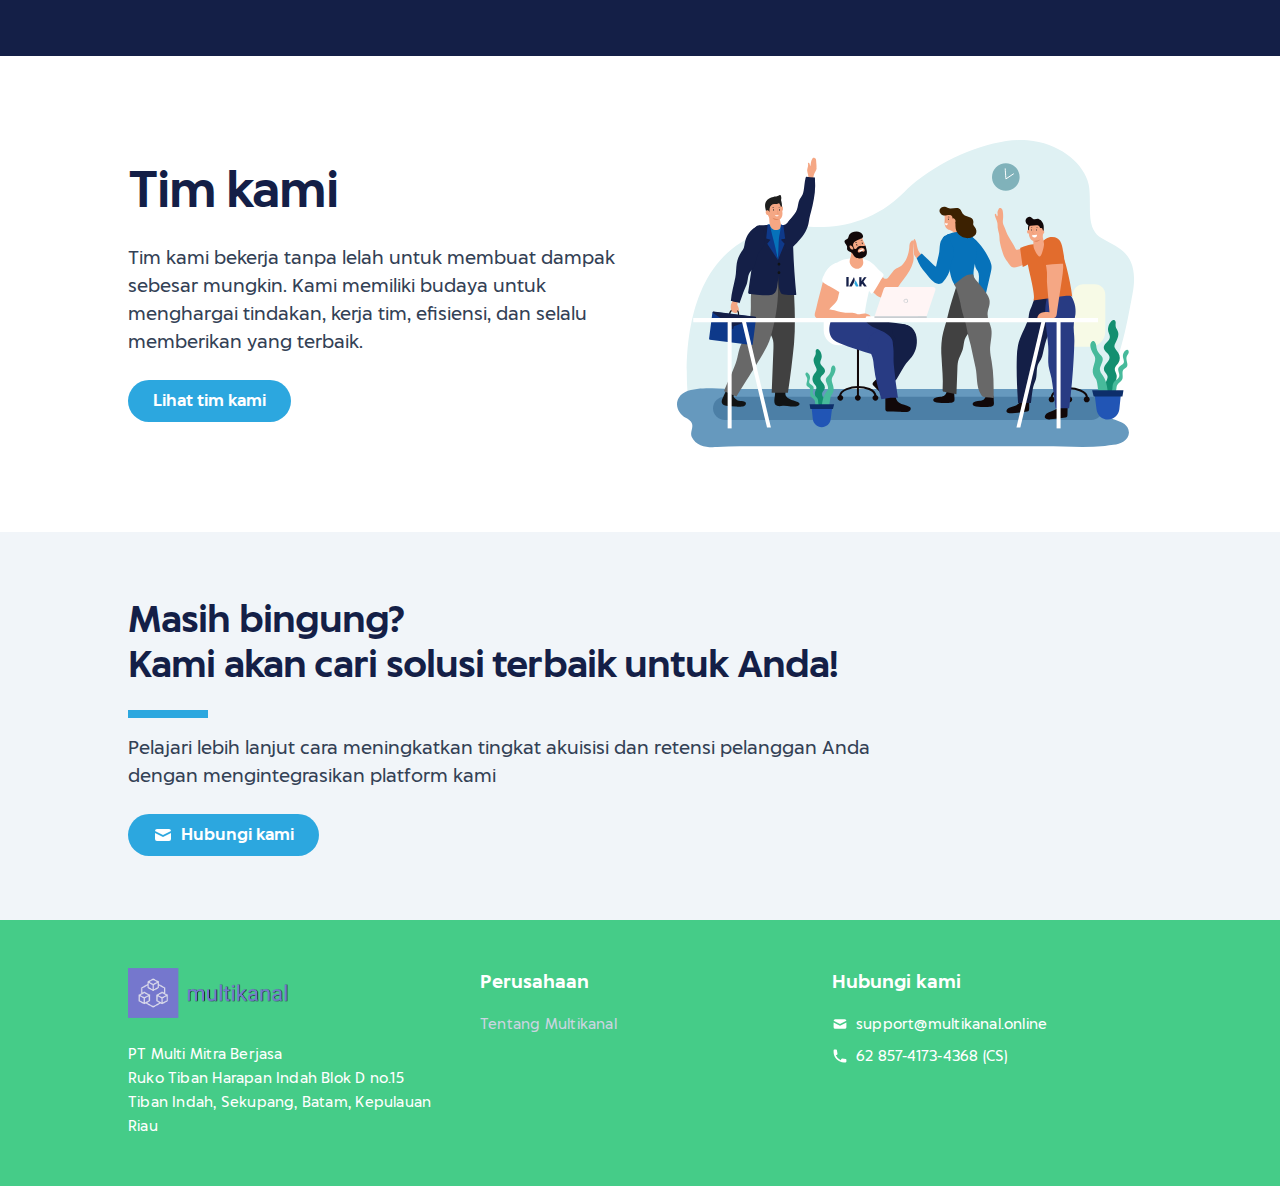
==== commit 41745473: "Update about.html" ====
--- a/about.html
+++ b/about.html
@@ -472,7 +472,7 @@
                 </div>
 
                 <div class="mt-6">
-                    <a href="mailto:support@iak.id" class="landing-index__hero-cta-btn" data-qa="contact-button">
+                    <a href="mailto:support@multikanal.online" class="landing-index__hero-cta-btn" data-qa="contact-button">
                         <svg xmlns="http://www.w3.org/2000/svg" class="h-5 w-5 mr-2" viewbox="0 0 20 20"
                              fill="currentColor">
                             <path d="M2.003 5.884L10 9.882l7.997-3.998A2 2 0 0016 4H4a2 2 0 00-1.997 1.884z"></path>
